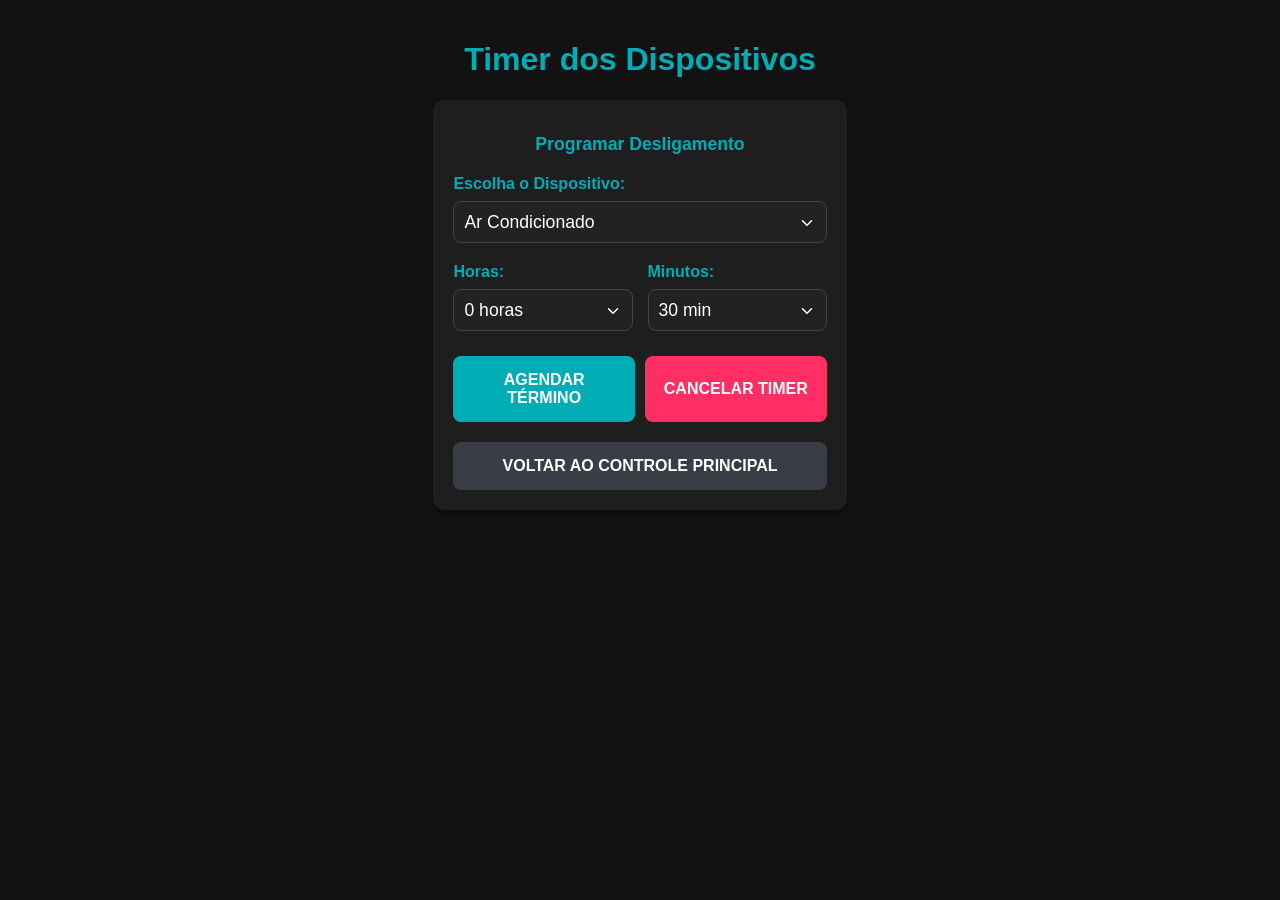
==== templates/agendador.html @ 7f00d5f5 "feat: agendador e funcao ajustar" ====
<!DOCTYPE html>
<html lang="pt-BR">
<head>
    <meta charset="UTF-8">
    <meta name="viewport" content="width=device-width, initial-scale=1.0">
    <link rel="stylesheet" href="../static/css/homeinfo.css">
    <title>Agendador do Quarto</title>
    <style>
        /* Estilos adicionais específicos para o formulário do agendador */
        .form-group {
            margin-bottom: 20px;
            text-align: left;
        }
        .form-group label {
            display: block;
            margin-bottom: 8px;
            font-weight: bold;
            color: var(--accent);
        }
        .form-control {
            width: 100%;
            padding: 10px;
            border-radius: 8px;
            border: 1px solid #444;
            background-color: #222; /* Ajuste conforme seu tema dark */
            color: #fff;
            font-size: 1.1rem;
            box-sizing: border-box;
            appearance: none; /* Remove seta padrão em alguns navegadores mobile */
        }
        /* Adiciona uma seta customizada para os selects */
        select.form-control {
            background-image: url("data:image/svg+xml;charset=UTF-8,%3csvg xmlns='http://www.w3.org/2000/svg' viewBox='0 0 24 24' fill='none' stroke='white' stroke-width='2' stroke-linecap='round' stroke-linejoin='round'%3e%3cpolyline points='6 9 12 15 18 9'%3e%3c/polyline%3e%3c/svg%3e");
            background-repeat: no-repeat;
            background-position: right 10px center;
            background-size: 1em;
            padding-right: 40px;
        }
        .time-inputs {
            display: flex;
            gap: 15px;
        }
        .time-inputs > div {
            flex: 1;
        }
        #mensagem-status {
            margin-top: 20px;
            padding: 10px;
            border-radius: 8px;
            font-weight: bold;
            display: none;
        }
    </style>
</head>
<body>

    <h1 style="color: var(--accent);">Timer dos Dispositivos</h1>

    <div class="dashboard">
        <div class="card" style="max-width: 500px; margin: 0 auto; grid-column: 1 / -1;">
            <h2>Programar Desligamento</h2>

            <div class="form-group" style="margin-top: 20px;">
                <label for="dispositivo">Escolha o Dispositivo:</label>
                <select id="dispositivo" class="form-control">
                    <option value="ar">Ar Condicionado</option>
                    <option value="ventilador">Ventilador</option>
                    <option value="umidificador">Umidificador</option>
                </select>
            </div>

            <div class="form-group time-inputs">
                <div>
                    <label for="horas">Horas:</label>
                    <select id="horas" class="form-control">
                        <option value="0">0 horas</option>
                        <option value="1">1 hora</option>
                        <option value="2">2 horas</option>
                        <option value="3">3 horas</option>
                        <option value="4">4 horas</option>
                        <option value="5">5 horas</option>
                        <option value="6">6 horas</option>
                        <option value="7">7 horas</option>
                        <option value="8">8 horas</option>
                    </select>
                </div>
                <div>
                    <label for="minutos">Minutos:</label>
                    <select id="minutos" class="form-control">
                        <option value="0">0 min</option>
                        <option value="15">15 min</option>
                        <option value="30" selected>30 min</option>
                        <option value="45">45 min</option>
                    </select>
                </div>
            </div>

            <div class="btn-group" style="margin-top: 25px;">
                <button class="btn btn-action" onclick="enviarAgendamento()">AGENDAR TÉRMINO</button>
                <button class="btn btn-off" onclick="cancelarAgendamento()">CANCELAR TIMER</button>
            </div>

            <div id="mensagem-status"></div>

            <div style="margin-top: 20px;">
                <a href="/" class="btn btn-nav" style="width: 100%; text-align: center; display: block; box-sizing: border-box;">VOLTAR AO CONTROLE PRINCIPAL</a>
            </div>
        </div>
    </div>

    <script>
        function mostrarMensagem(texto, cor) {
            const divMensagem = document.getElementById('mensagem-status');
            divMensagem.style.display = 'block';
            divMensagem.style.backgroundColor = cor === 'sucesso' ? 'rgba(40, 167, 69, 0.2)' : 'rgba(220, 53, 69, 0.2)';
            divMensagem.style.color = cor === 'sucesso' ? 'var(--success, #28a745)' : 'var(--danger, #dc3545)';
            divMensagem.style.border = `1px solid ${cor === 'sucesso' ? '#28a745' : '#dc3545'}`;
            divMensagem.innerText = texto;
        }

        function enviarAgendamento() {
            const disp = document.getElementById('dispositivo').value;
            const h = document.getElementById('horas').value || 0;
            const m = document.getElementById('minutos').value || 0;

            if (h == 0 && m == 0) {
                mostrarMensagem("Por favor, selecione um tempo maior que zero para agendar.", "erro");
                return;
            }

            fetch(`/interf/agendar?dispositivo=${disp}&horas=${h}&minutos=${m}`)
                .then(response => response.json())
                .then(data => {
                    if (data.status === "sucesso") {
                        mostrarMensagem(data.mensagem, "sucesso");
                    } else {
                        mostrarMensagem(data.erro || "Erro ao agendar.", "erro");
                    }
                })
                .catch(err => {
                    console.error(err);
                    mostrarMensagem("Falha de comunicação com o servidor.", "erro");
                });
        }

        function cancelarAgendamento() {
            const disp = document.getElementById('dispositivo').value;

            fetch(`/interf/agendar?dispositivo=${disp}&horas=0&minutos=0`)
                .then(response => response.json())
                .then(data => {
                    if (data.status === "sucesso") {
                        mostrarMensagem(data.mensagem, "erro");
                    } else {
                        mostrarMensagem(data.erro || "Erro ao cancelar.", "erro");
                    }
                })
                .catch(err => {
                    console.error(err);
                    mostrarMensagem("Falha de comunicação com o servidor.", "erro");
                });
        }
    </script>
</body>
</html>
---- static/css/homeinfo.css ----
:root {
            --bg-color: #121212;
            --card-bg: #1e1e1e;
            --text-main: #e0e0e0;
            --accent: #00adb5;
            --danger: #ff2e63;
            --success: #00d28a;
            --info: #393e46;
        }

        body {
            font-family: 'Segoe UI', sans-serif;
            background-color: var(--bg-color);
            color: var(--text-main);
            margin: 0;
            padding: 20px;
            display: flex;
            flex-direction: column;
            align-items: center;
        }

        .dashboard {
            display: grid;
            grid-template-columns: repeat(auto-fit, minmax(300px, 1fr));
            gap: 20px;
            width: 100%;
            max-width: 900px;
        }

        .card {
            background-color: var(--card-bg);
            border-radius: 12px;
            padding: 20px;
            box-shadow: 0 4px 6px rgba(0,0,0,0.3);
            text-align: center;
        }

        h2 { font-size: 1.1rem; margin-bottom: 15px; color: var(--accent); }

        .btn-group { display: flex; gap: 10px; }

        .btn {
            flex: 1;
            padding: 15px;
            border: none;
            border-radius: 8px;
            font-size: 1rem;
            font-weight: bold;
            cursor: pointer;
            text-decoration: none;
            display: inline-block;
            transition: filter 0.2s;
        }

        .btn:active { filter: brightness(1.2); }

        .btn-action { background-color: var(--accent); color: white; }
        .btn-off { background-color: var(--danger); color: white; }
        .btn-on { background-color: var(--success); color: white; }
        .btn-nav { background-color: var(--info); color: white; }

        .temp-control {
            display: flex;
            align-items: center;
            justify-content: center;
            gap: 15px;
            font-size: 1.8rem;
        }

        .circle-btn {
            background-color: #333;
            color: var(--accent);
            width: 45px;
            height: 45px;
            border-radius: 50%;
            border: none;
            font-size: 1.5rem;
            cursor: pointer;
        }

        /* Estilos para o Switch Button */
.switch {
    position: relative;
    display: inline-block;
    width: 60px;
    height: 34px;
    margin-top: 10px;
}

.switch input {
    opacity: 0;
    width: 0;
    height: 0;
}

.slider {
    position: absolute;
    cursor: pointer;
    top: 0;
    left: 0;
    right: 0;
    bottom: 0;
    background-color: var(--danger); /* Cor quando desligado */
    transition: .4s;
    border-radius: 34px;
}

.slider:before {
    position: absolute;
    content: "";
    height: 26px;
    width: 26px;
    left: 4px;
    bottom: 4px;
    background-color: white;
    transition: .4s;
    border-radius: 50%;
}

input:checked + .slider {
    background-color: var(--success); /* Cor quando ligado */
}

input:checked + .slider:before {
    transform: translateX(26px);
}
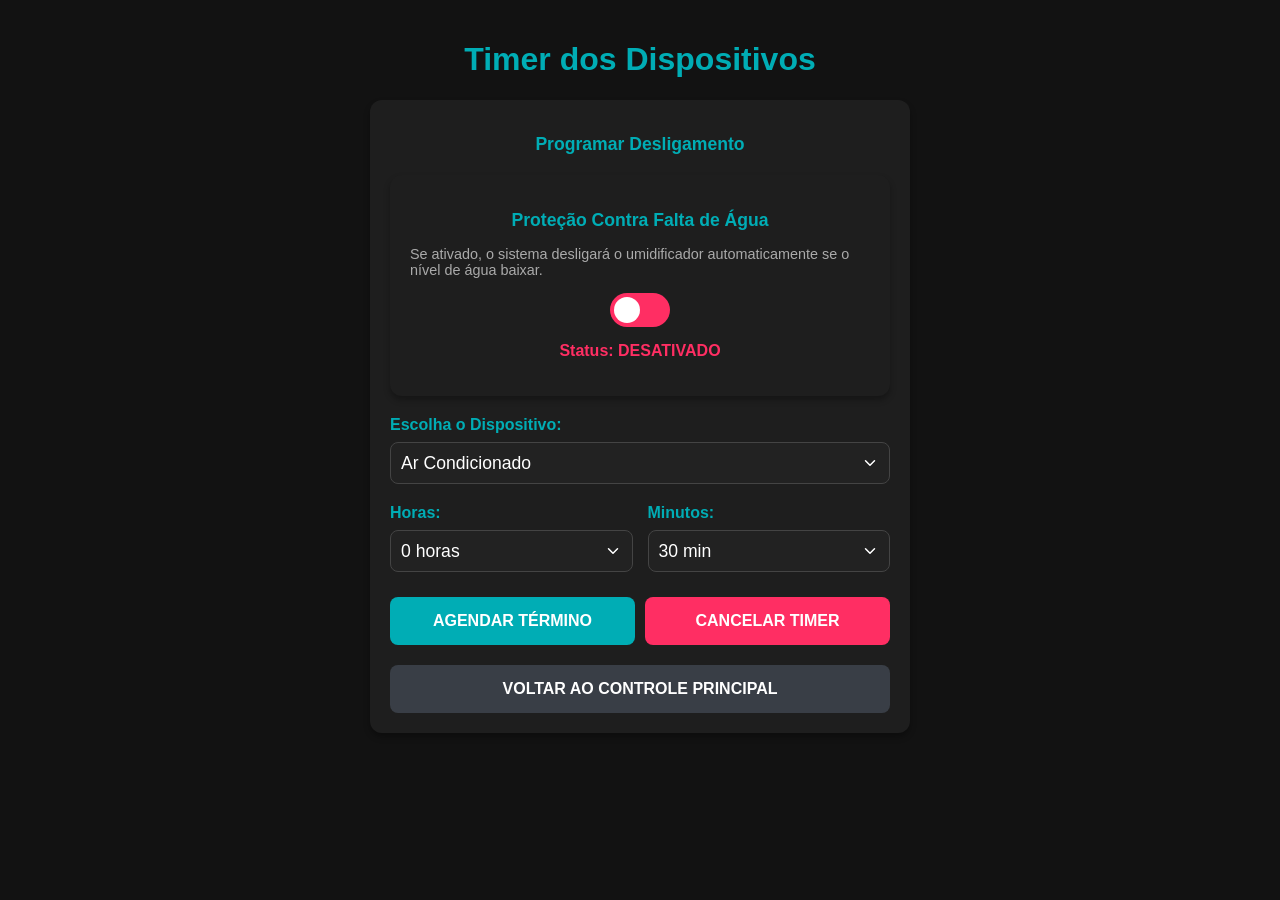
==== commit 8d8052ac: "feat: monitor de nivel de agua" ====
--- a/templates/agendador.html
+++ b/templates/agendador.html
@@ -59,6 +59,18 @@
     <div class="dashboard">
         <div class="card" style="max-width: 500px; margin: 0 auto; grid-column: 1 / -1;">
             <h2>Programar Desligamento</h2>
+
+            <div class="card" style="max-width: 500px; margin: 20px auto; grid-column: 1 / -1;">
+                <h2>Proteção Contra Falta de Água</h2>
+                <p style="color: #aaa; font-size: 0.9rem; margin-bottom: 15px; text-align: left;">
+                    Se ativado, o sistema desligará o umidificador automaticamente se o nível de água baixar.
+                </p>
+                <label class="switch" style="display: block; margin: 0 auto;">
+                    <input type="checkbox" id="toggle-agua" onchange="toggleMonitorAgua()">
+                    <span class="slider"></span>
+                </label>
+                <p id="status-agua" style="margin-top: 15px; font-weight: bold; color: var(--danger);">Status: DESATIVADO</p>
+            </div>
 
             <div class="form-group" style="margin-top: 20px;">
                 <label for="dispositivo">Escolha o Dispositivo:</label>
@@ -160,6 +172,31 @@
                     mostrarMensagem("Falha de comunicação com o servidor.", "erro");
                 });
         }
+
+        function toggleMonitorAgua() {
+            const checkbox = document.getElementById('toggle-agua');
+            const statusText = document.getElementById('status-agua');
+            const ativar = checkbox.checked;
+
+            fetch(`/interf/agua?ativar=${ativar}`, { method: 'GET' })
+                .then(response => response.json())
+                .then(data => {
+                    if (data.monitor_agua) {
+                        statusText.innerText = "Status: ATIVADO";
+                        statusText.style.color = "var(--success, #28a745)";
+                    } else {
+                        statusText.innerText = "Status: DESATIVADO";
+                        statusText.style.color = "var(--danger, #dc3545)";
+                    }
+                    mostrarMensagem(data.mensagem, "sucesso");
+                })
+                .catch(error => {
+                    console.error("Erro:", error);
+                    // Desfaz o clique no botão em caso de erro de rede
+                    checkbox.checked = !ativar;
+                    mostrarMensagem("Erro ao comunicar com o servidor.", "erro");
+                });
+        }
     </script>
 </body>
 </html>
